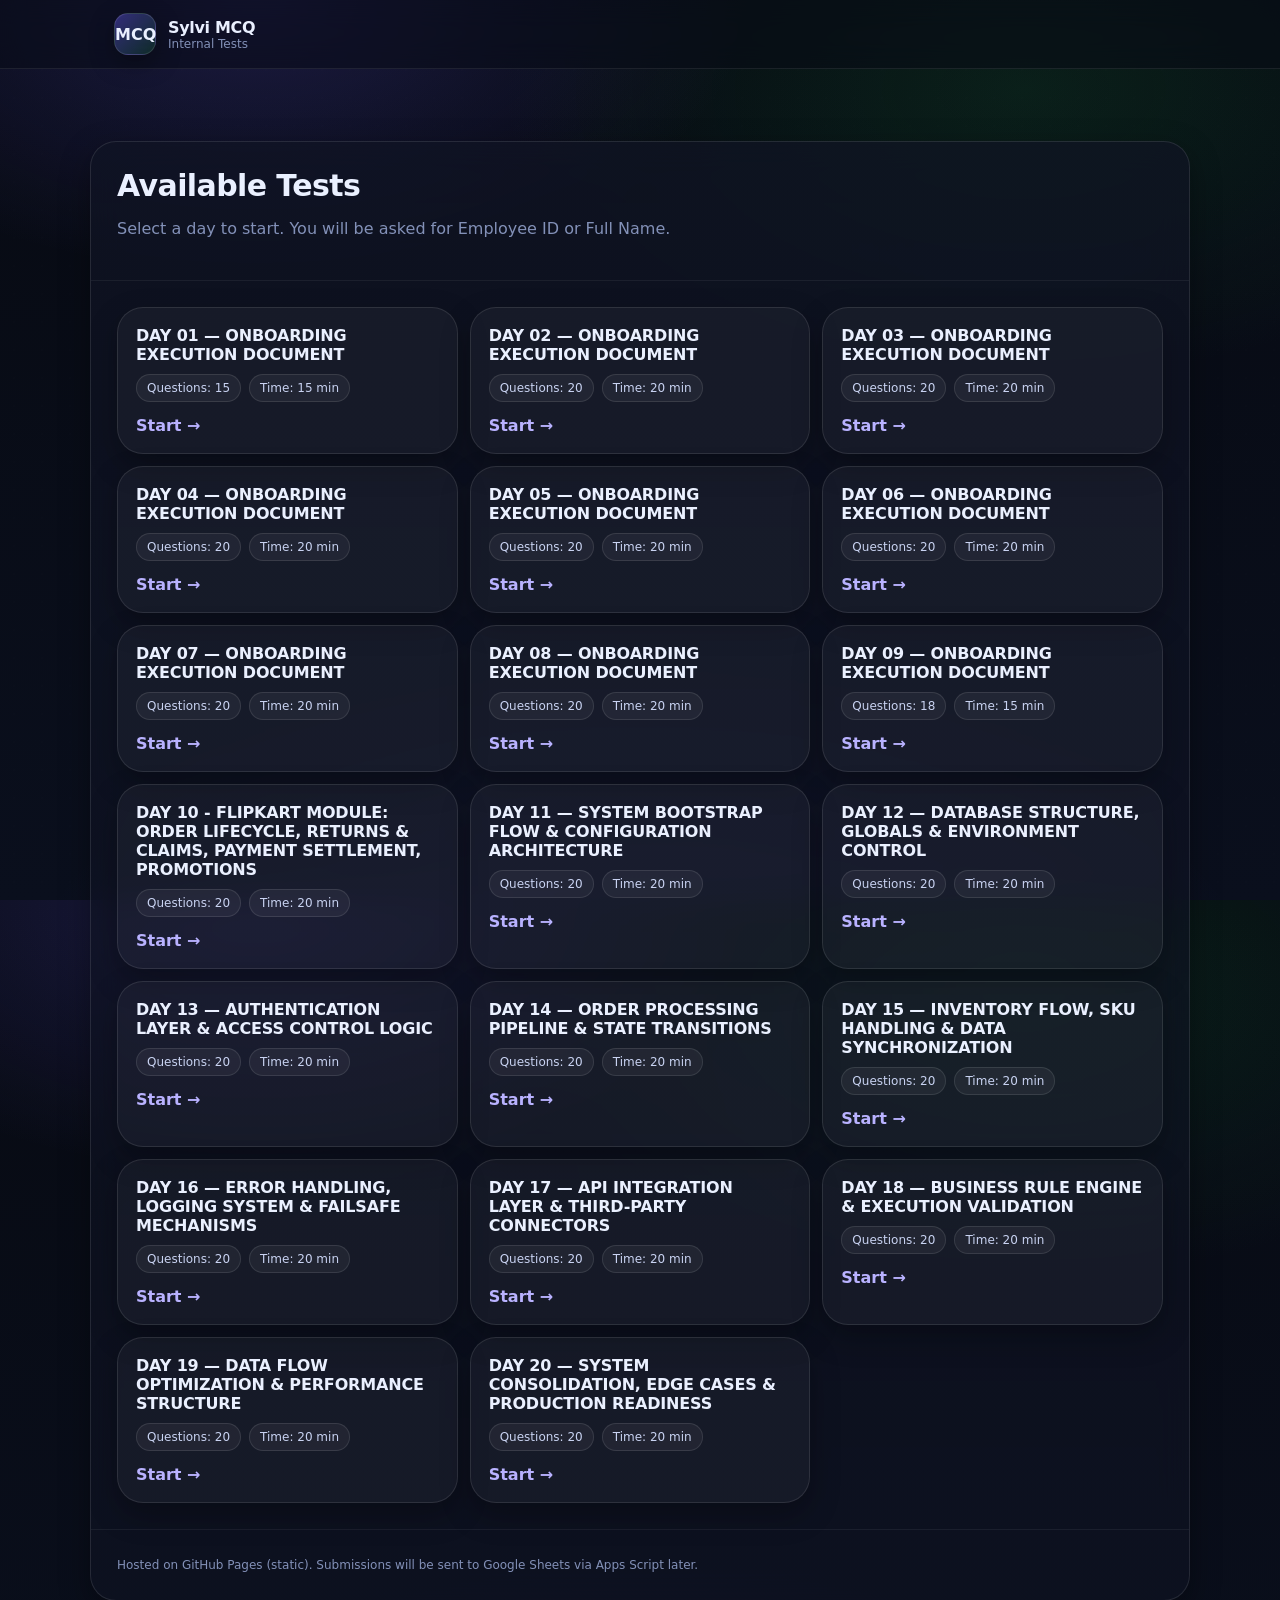
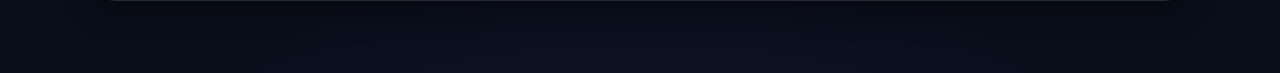
==== index.html @ 8a874e48 "Techincal LBD - Add Day 20 Test" ====
<!doctype html>
<html lang="en">

<head>
  <meta charset="utf-8" />
  <meta name="viewport" content="width=device-width,initial-scale=1" />
  <title>MCQ Tests</title>
  <link rel="stylesheet" href="./assets/app.css" />
</head>

<body>
  <header class="topbar">
    <div class="container topbar__inner">
      <div class="brand">
        <div class="brand__logo">MCQ</div>
        <div class="brand__text">
          <div class="brand__title">Sylvi MCQ</div>
          <div class="brand__sub">Internal Tests</div>
        </div>
      </div>
    </div>
  </header>

  <main class="container section">
    <div class="card">
      <div class="card__header">
        <h1 class="h2">Available Tests</h1>
        <p class="muted">Select a day to start. You will be asked for Employee ID or Full Name.</p>
      </div>

      <div id="testsGrid" class="grid"></div>

      <div class="card__footer">
        <p class="tiny muted">Hosted on GitHub Pages (static). Submissions will be sent to Google Sheets via Apps Script
          later.</p>
      </div>
    </div>
  </main>

  <script>
    (async function () {
      const res = await fetch("./data/tests.json", { cache: "no-store" });
      const tests = await res.json();

      const grid = document.getElementById("testsGrid");
      grid.innerHTML = "";

      tests.forEach(t => {
        const el = document.createElement("a");
        el.className = "testCard";
        el.href = `./pages/test.html?testId=${encodeURIComponent(t.testId)}`;
        el.innerHTML = `
          <div class="testCard__title">${escapeHtml(t.title)}</div>
          <div class="testCard__meta">
            <span class="chip">Questions: ${t.questionCount}</span>
            <span class="chip">Time: ${Math.round(t.durationSeconds / 60)} min</span>
          </div>
          <div class="testCard__cta">Start →</div>
        `;
        grid.appendChild(el);
      });

      function escapeHtml(s) {
        return String(s).replace(/[&<>"']/g, m => ({
          "&": "&amp;", "<": "&lt;", ">": "&gt;", '"': "&quot;", "'": "&#039;"
        }[m]));
      }
    })();
  </script>
</body>

</html>
---- assets/app.css ----
:root {
  /* Brand + Accent */
  --primary-500: #168037;
  /* Sylvi green */
  --primary-400: #2AA34F;
  --primary-100: #D9F2E1;

  /* Screenshot vibe accent (subtle) */
  --accent-500: #6D5BFF;
  /* blue/purple */
  --accent-400: #7C6CFF;

  /* Dark system */
  --bg-950: #070A12;
  --bg-900: #0A0F1D;
  --panel-900: rgba(16, 20, 36, 0.72);
  --panel-800: rgba(16, 20, 36, 0.58);

  --text-100: #EAF0FF;
  --text-200: #C9D3F2;
  --text-300: #A5B1D8;
  --muted: #8391B8;

  --border: rgba(255, 255, 255, 0.10);
  --border-strong: rgba(255, 255, 255, 0.16);

  --radius-sm: 10px;
  --radius-md: 14px;
  --radius-lg: 18px;
  --radius-xl: 26px;

  --shadow-1: 0 10px 30px rgba(0, 0, 0, 0.35);
  --shadow-2: 0 18px 60px rgba(0, 0, 0, 0.45);

  --ring: 0 0 0 3px rgba(109, 91, 255, 0.22);
}

* {
  box-sizing: border-box;
}

html,
body {
  height: 100%;
}

body {
  margin: 0;
  font-family: ui-sans-serif, system-ui, -apple-system, Segoe UI, Roboto, Arial, sans-serif;
  color: var(--text-100);
  background:
    radial-gradient(900px 500px at 20% 0%, rgba(109, 91, 255, 0.20), transparent 55%),
    radial-gradient(900px 500px at 80% 10%, rgba(22, 128, 55, 0.18), transparent 58%),
    radial-gradient(1100px 700px at 50% 120%, rgba(109, 91, 255, 0.10), transparent 60%),
    linear-gradient(180deg, var(--bg-950), var(--bg-900));
  overflow-x: hidden;
}

/* dotted grid overlay like screenshots */
body::before {
  content: "";
  position: fixed;
  inset: 0;
  background-image: radial-gradient(rgba(255, 255, 255, 0.10) 1px, transparent 1px);
  background-size: 28px 28px;
  opacity: 0.18;
  pointer-events: none;
  mix-blend-mode: overlay;
}

a {
  color: inherit;
  text-decoration: none;
}

.container {
  max-width: 1100px;
  margin: 0 auto;
  padding: 0 16px;
}

.section {
  padding: 28px 0;
}

@media(min-width:768px) {
  .container {
    padding: 0 24px;
  }

  .section {
    padding: 72px 0;
  }
}

/* Topbar */
.topbar {
  position: sticky;
  top: 0;
  z-index: 10;
  background: rgba(9, 12, 22, 0.55);
  backdrop-filter: blur(14px);
  border-bottom: 1px solid rgba(255, 255, 255, 0.08);
}

.topbar__inner {
  height: 68px;
  display: flex;
  align-items: center;
  justify-content: space-between;
  gap: 16px;
}

.brand {
  display: flex;
  align-items: center;
  gap: 12px;
}

.brand__logo {
  width: 42px;
  height: 42px;
  border-radius: 14px;
  display: grid;
  place-items: center;
  background: linear-gradient(135deg, rgba(109, 91, 255, 0.40), rgba(22, 128, 55, 0.25));
  border: 1px solid rgba(255, 255, 255, 0.12);
  box-shadow: 0 8px 24px rgba(0, 0, 0, 0.35);
  color: var(--text-100);
  font-weight: 900;
}

.brand__title {
  font-weight: 900;
  letter-spacing: -0.02em;
}

.brand__sub {
  font-size: 12px;
  color: var(--muted);
}

/* Typography */
.h2 {
  font-size: 30px;
  margin: 0 0 10px;
  letter-spacing: -0.02em;
}

.h3 {
  font-size: 18px;
  font-weight: 800;
  letter-spacing: -0.01em;
}

.muted {
  color: var(--muted);
}

.tiny {
  font-size: 12px;
}

.link {
  display: inline-grid;
  place-items: center;
}

/* Card / glass panel */
.card {
  background: linear-gradient(180deg, var(--panel-900), var(--panel-800));
  border: 1px solid var(--border);
  border-radius: var(--radius-xl);
  box-shadow: var(--shadow-1);
  backdrop-filter: blur(16px);
}

.card__header {
  padding: 26px;
  border-bottom: 1px solid rgba(255, 255, 255, 0.06);
}

.card__footer {
  padding: 16px 26px;
  border-top: 1px solid rgba(255, 255, 255, 0.06);
}

.max480 {
  max-width: 480px;
  margin: 0 auto;
}

.max640 {
  max-width: 640px;
  margin: 0 auto;
}

.max720 {
  max-width: 720px;
  margin: 0 auto;
}

.stack {
  padding: 26px;
  display: flex;
  flex-direction: column;
  gap: 16px;
}

/* Layout helpers */
.row {
  display: flex;
  align-items: center;
}

.wrap {
  flex-wrap: wrap;
}

.gap8 {
  gap: 8px;
}

.right {
  justify-content: flex-end;
}

.spaceBetween {
  justify-content: space-between;
}

/* Inputs */
.field {
  display: flex;
  flex-direction: column;
  gap: 8px;
}

.label {
  font-size: 13px;
  color: var(--text-200);
  font-weight: 700;
}

.input {
  height: 48px;
  padding: 0 14px;
  border-radius: var(--radius-md);
  border: 1px solid rgba(255, 255, 255, 0.10);
  background: rgba(10, 12, 22, 0.55);
  color: var(--text-100);
  outline: none;
  font-size: 15px;
}

.input::placeholder {
  color: rgba(201, 211, 242, 0.45);
}

.input:focus {
  border-color: rgba(109, 91, 255, 0.45);
  box-shadow: var(--ring);
}

.help {
  font-size: 12px;
  color: var(--muted);
  min-height: 16px;
}

.help.error {
  color: #FF7A7A;
}

/* Buttons */
.btn {
  height: 48px;
  padding: 0 24px;
  border-radius: var(--radius-md);
  border: 1px solid transparent;
  cursor: pointer;
  font-weight: 900;
  letter-spacing: -0.01em;
  display: inline-flex;
  align-items: center;
  justify-content: center;
  gap: 10px;
  transition: transform .15s ease, box-shadow .15s ease, filter .15s ease, border-color .15s ease;
}

.btn:active {
  transform: translateY(1px);
}

.btn--primary {
  color: white;
  background: linear-gradient(180deg, rgba(109, 91, 255, 0.95), rgba(109, 91, 255, 0.72));
  border-color: rgba(255, 255, 255, 0.14);
  box-shadow: 0 16px 40px rgba(109, 91, 255, 0.24);
}

.btn--primary:hover {
  filter: brightness(1.05);
}

.btn--secondary {
  background: rgba(255, 255, 255, 0.06);
  color: var(--text-100);
  border-color: rgba(255, 255, 255, 0.10);
}

.btn--secondary:hover {
  border-color: rgba(255, 255, 255, 0.16);
}

.btn--ghost {
  background: transparent;
  color: var(--text-200);
  border-color: rgba(255, 255, 255, 0.10);
}

.btn--ghost:hover {
  border-color: rgba(255, 255, 255, 0.16);
}

.btn:disabled {
  opacity: 0.50;
  cursor: not-allowed;
}

.w100 {
  width: 100%;
}

/* Chips / Pills */
.chip {
  display: inline-flex;
  align-items: center;
  gap: 6px;
  border: 1px solid rgba(255, 255, 255, 0.10);
  background: rgba(255, 255, 255, 0.05);
  border-radius: 999px;
  padding: 6px 10px;
  font-size: 12px;
  color: var(--text-200);
}

.pill {
  border: 1px solid rgba(255, 255, 255, 0.10);
  background: rgba(255, 255, 255, 0.06);
  border-radius: 999px;
  padding: 9px 12px;
  font-weight: 900;
  font-size: 13px;
  color: var(--text-100);
}

.pill.warn {
  border-color: rgba(245, 158, 11, 0.45);
  background: rgba(245, 158, 11, 0.12);
  color: #FFD89C;
}

.pill.crit {
  border-color: rgba(220, 38, 38, 0.45);
  background: rgba(220, 38, 38, 0.12);
  color: #FFB1B1;
}

/* Index grid cards */
.grid {
  display: grid;
  gap: 12px;
  padding: 26px;
  grid-template-columns: repeat(1, minmax(0, 1fr));
}

@media(min-width:768px) {
  .grid {
    grid-template-columns: repeat(2, minmax(0, 1fr));
  }
}

@media(min-width:1024px) {
  .grid {
    grid-template-columns: repeat(3, minmax(0, 1fr));
  }
}

.testCard {
  display: block;
  padding: 18px;
  border: 1px solid rgba(255, 255, 255, 0.10);
  border-radius: var(--radius-xl);
  background: rgba(255, 255, 255, 0.04);
  box-shadow: 0 12px 30px rgba(0, 0, 0, 0.28);
  transition: transform .15s ease, border-color .15s ease, box-shadow .15s ease;
}

.testCard:hover {
  transform: translateY(-2px);
  border-color: rgba(255, 255, 255, 0.16);
  box-shadow: 0 22px 50px rgba(0, 0, 0, 0.40);
}

.testCard__title {
  font-weight: 900;
  margin-bottom: 10px;
  letter-spacing: -0.01em;
}

.testCard__meta {
  display: flex;
  gap: 8px;
  flex-wrap: wrap;
}

.testCard__cta {
  margin-top: 14px;
  font-weight: 900;
  color: #B9B2FF;
}

/* Test layout */
.layout {
  display: grid;
  grid-template-columns: 1fr;
  gap: 16px;
}

@media(min-width:1024px) {
  .layout {
    grid-template-columns: 280px 1fr;
    align-items: start;
  }
}

.sidebar {
  display: none;
}

@media(min-width:1024px) {
  .sidebar {
    display: block;
    position: sticky;
    top: 92px;
  }
}

.main {
  display: flex;
  flex-direction: column;
  gap: 16px;
}

/* Option cards (big glass buttons) */
.option {
  border: 1px solid rgba(255, 255, 255, 0.10);
  border-radius: var(--radius-lg);
  padding: 16px;
  display: flex;
  align-items: flex-start;
  justify-content: space-between;
  gap: 12px;
  background: rgba(255, 255, 255, 0.04);
  cursor: pointer;
  transition: transform .15s ease, border-color .15s ease, box-shadow .15s ease, background .15s ease;
}

.option:hover {
  border-color: rgba(255, 255, 255, 0.16);
  box-shadow: 0 18px 40px rgba(0, 0, 0, 0.35);
  transform: translateY(-1px);
}

.option.selected {
  border-color: rgba(109, 91, 255, 0.55);
  background: rgba(109, 91, 255, 0.14);
  box-shadow: 0 18px 60px rgba(109, 91, 255, 0.14);
}

.optLeft {
  display: flex;
  gap: 12px;
  align-items: flex-start;
}

.optKey {
  min-width: 36px;
  height: 28px;
  border-radius: 999px;
  display: grid;
  place-items: center;
  background: rgba(255, 255, 255, 0.06);
  border: 1px solid rgba(255, 255, 255, 0.10);
  font-weight: 900;
  font-size: 12px;
  color: var(--text-100);
}

.option.selected .optKey {
  background: rgba(109, 91, 255, 0.35);
  border-color: rgba(109, 91, 255, 0.40);
}

.optText {
  line-height: 1.45;
  color: var(--text-100);
}

.optRight {
  font-weight: 900;
  opacity: .70;
  color: var(--text-100);
}

/* Progress bar */
.progressWrap {
  min-width: 220px;
}

.progressBar {
  height: 10px;
  background: rgba(255, 255, 255, 0.06);
  border: 1px solid rgba(255, 255, 255, 0.10);
  border-radius: 999px;
  overflow: hidden;
}

.progressFill {
  height: 100%;
  width: 0%;
  background: linear-gradient(90deg, rgba(109, 91, 255, 0.95), rgba(109, 91, 255, 0.55));
}

/* Chips navigator */
.chipsGrid {
  padding: 16px 26px 26px;
  display: grid;
  grid-template-columns: repeat(5, 1fr);
  gap: 10px;
}

.chipsRow {
  display: flex;
  gap: 10px;
  overflow: auto;
  padding: 12px 16px 16px;
}

.chipBtn {
  height: 36px;
  min-width: 36px;
  padding: 0 10px;
  border-radius: 999px;
  border: 1px solid rgba(255, 255, 255, 0.10);
  background: rgba(255, 255, 255, 0.04);
  cursor: pointer;
  font-weight: 900;
  font-size: 12px;
  color: var(--text-100);
  transition: border-color .15s ease, background .15s ease, box-shadow .15s ease;
}

.chipBtn:hover {
  border-color: rgba(255, 255, 255, 0.16);
}

.chipBtn.answered {
  background: rgba(22, 128, 55, 0.14);
  border-color: rgba(22, 128, 55, 0.30);
}

.chipBtn.current {
  border-color: rgba(109, 91, 255, 0.55);
  box-shadow: var(--ring);
}

.chipBtn.marked {
  position: relative;
}

.chipBtn.marked::after {
  content: "";
  position: absolute;
  top: 6px;
  right: 6px;
  width: 7px;
  height: 7px;
  border-radius: 50%;
  background: #F59E0B;
  box-shadow: 0 0 0 3px rgba(245, 158, 11, 0.18);
}

/* Mobile chips container */
.mobileChips {
  display: block;
}

@media(min-width:1024px) {
  .mobileChips {
    display: none;
  }
}

/* Lists / notice */
.list {
  margin: 0;
  padding-left: 18px;
  color: var(--text-200);
}

.notice {
  padding: 12px 14px;
  border-radius: var(--radius-md);
  border: 1px solid rgba(255, 255, 255, 0.10);
  background: rgba(255, 255, 255, 0.04);
}

/* Screens */
.screen.hidden {
  display: none;
}

/* Modal */
.modal {
  position: fixed;
  inset: 0;
  display: grid;
  place-items: center;
  z-index: 50;
}

.modal.hidden {
  display: none;
}

.modal__backdrop {
  position: absolute;
  inset: 0;
  background: rgba(0, 0, 0, 0.55);
  backdrop-filter: blur(2px);
}

.modal__panel {
  position: relative;
  width: min(520px, calc(100% - 32px));
  background: linear-gradient(180deg, rgba(18, 22, 40, 0.90), rgba(18, 22, 40, 0.70));
  border-radius: var(--radius-xl);
  border: 1px solid rgba(255, 255, 255, 0.12);
  padding: 20px;
  box-shadow: var(--shadow-2);
  backdrop-filter: blur(16px);
}

/* ================================
   Motion Layer (subtle, premium)
   - card entrance
   - option selection glow
   - timer pulse when critical
   ================================ */

/* Respect reduced motion */
@media (prefers-reduced-motion: reduce) {
  * {
    animation: none !important;
    transition: none !important;
  }
}

/* --- 1) Subtle entrance animation for cards --- */
/* Applies when a screen becomes visible (not .hidden) */
.screen {
  animation: none;
}

.screen:not(.hidden) .card {
  animation: cardIn 420ms cubic-bezier(.2, .8, .2, 1) both;
}

@keyframes cardIn {
  0% {
    opacity: 0;
    transform: translateY(10px) scale(0.99);
    filter: blur(2px);
  }

  100% {
    opacity: 1;
    transform: translateY(0) scale(1);
    filter: blur(0);
  }
}

/* Stagger for stacks inside cards */
.screen:not(.hidden) .card .stack>* {
  opacity: 0;
  transform: translateY(8px);
  animation: itemIn 360ms cubic-bezier(.2, .8, .2, 1) both;
}

.screen:not(.hidden) .card .stack>*:nth-child(1) {
  animation-delay: 80ms;
}

.screen:not(.hidden) .card .stack>*:nth-child(2) {
  animation-delay: 120ms;
}

.screen:not(.hidden) .card .stack>*:nth-child(3) {
  animation-delay: 160ms;
}

.screen:not(.hidden) .card .stack>*:nth-child(4) {
  animation-delay: 200ms;
}

.screen:not(.hidden) .card .stack>*:nth-child(5) {
  animation-delay: 240ms;
}

.screen:not(.hidden) .card .stack>*:nth-child(6) {
  animation-delay: 280ms;
}

.screen:not(.hidden) .card .stack>*:nth-child(7) {
  animation-delay: 320ms;
}

@keyframes itemIn {
  to {
    opacity: 1;
    transform: translateY(0);
  }
}

/* Prevent re-animating constantly on tiny UI updates
   (only animate large screens/cards; options animate separately) */
#optionsWrap .option {
  animation: none !important;
}

/* FIX: options were stuck invisible because stagger set opacity:0 */
#optionsWrap .option {
  opacity: 1 !important;
  transform: none !important;
}

#optionsWrap .optText {
  opacity: 1 !important;
}

#navChips .chipBtn,
#navChipsMobile .chipBtn,
#revChips .chipBtn {
  animation: none !important;
}

/* --- 2) Option selection glow animation --- */
/* Instant base transition already exists; this adds "pop + glow" on select */
.option.selected {
  position: relative;
  animation: optionSelect 220ms cubic-bezier(.2, .9, .2, 1) both;
}

@keyframes optionSelect {
  0% {
    transform: translateY(0) scale(1);
  }

  50% {
    transform: translateY(-1px) scale(1.01);
  }

  100% {
    transform: translateY(0) scale(1);
  }
}

/* Glow ring using pseudo element */
.option.selected::after {
  content: "";
  position: absolute;
  inset: -2px;
  border-radius: inherit;
  pointer-events: none;
  background: radial-gradient(600px 120px at 20% 0%, rgba(109, 91, 255, 0.38), transparent 60%),
    radial-gradient(600px 120px at 80% 100%, rgba(22, 128, 55, 0.20), transparent 60%);
  opacity: 0;
  animation: glowOn 260ms ease-out forwards;
}

@keyframes glowOn {
  0% {
    opacity: 0;
    filter: blur(6px);
  }

  100% {
    opacity: 1;
    filter: blur(10px);
  }
}

/* Subtle shimmer on selected key pill */
.option.selected .optKey {
  animation: keyPulse 360ms ease-out both;
}

@keyframes keyPulse {
  0% {
    transform: scale(1);
  }

  50% {
    transform: scale(1.06);
  }

  100% {
    transform: scale(1);
  }
}

/* --- 3) Timer pulse when critical --- */
/* Your JS already toggles .pill.crit, so this just works */
.pill.crit {
  animation: timerPulse 900ms ease-in-out infinite;
}

@keyframes timerPulse {
  0% {
    box-shadow: 0 0 0 0 rgba(220, 38, 38, 0.35);
    transform: translateY(0);
  }

  50% {
    box-shadow: 0 0 0 8px rgba(220, 38, 38, 0.00);
    transform: translateY(-0.5px);
  }

  100% {
    box-shadow: 0 0 0 0 rgba(220, 38, 38, 0.00);
    transform: translateY(0);
  }
}

/* Optional: slight warn pulse (more subtle than critical) */
.pill.warn {
  animation: timerWarn 1400ms ease-in-out infinite;
}

@keyframes timerWarn {

  0%,
  100% {
    box-shadow: 0 0 0 0 rgba(245, 158, 11, 0.22);
  }

  50% {
    box-shadow: 0 0 0 6px rgba(245, 158, 11, 0.00);
  }
}

/* Modal entrance */
.modal:not(.hidden) .modal__panel {
  animation: modalIn 240ms cubic-bezier(.2, .9, .2, 1) both;
}

@keyframes modalIn {
  from {
    opacity: 0;
    transform: translateY(10px) scale(0.99);
  }

  to {
    opacity: 1;
    transform: translateY(0) scale(1);
  }
}
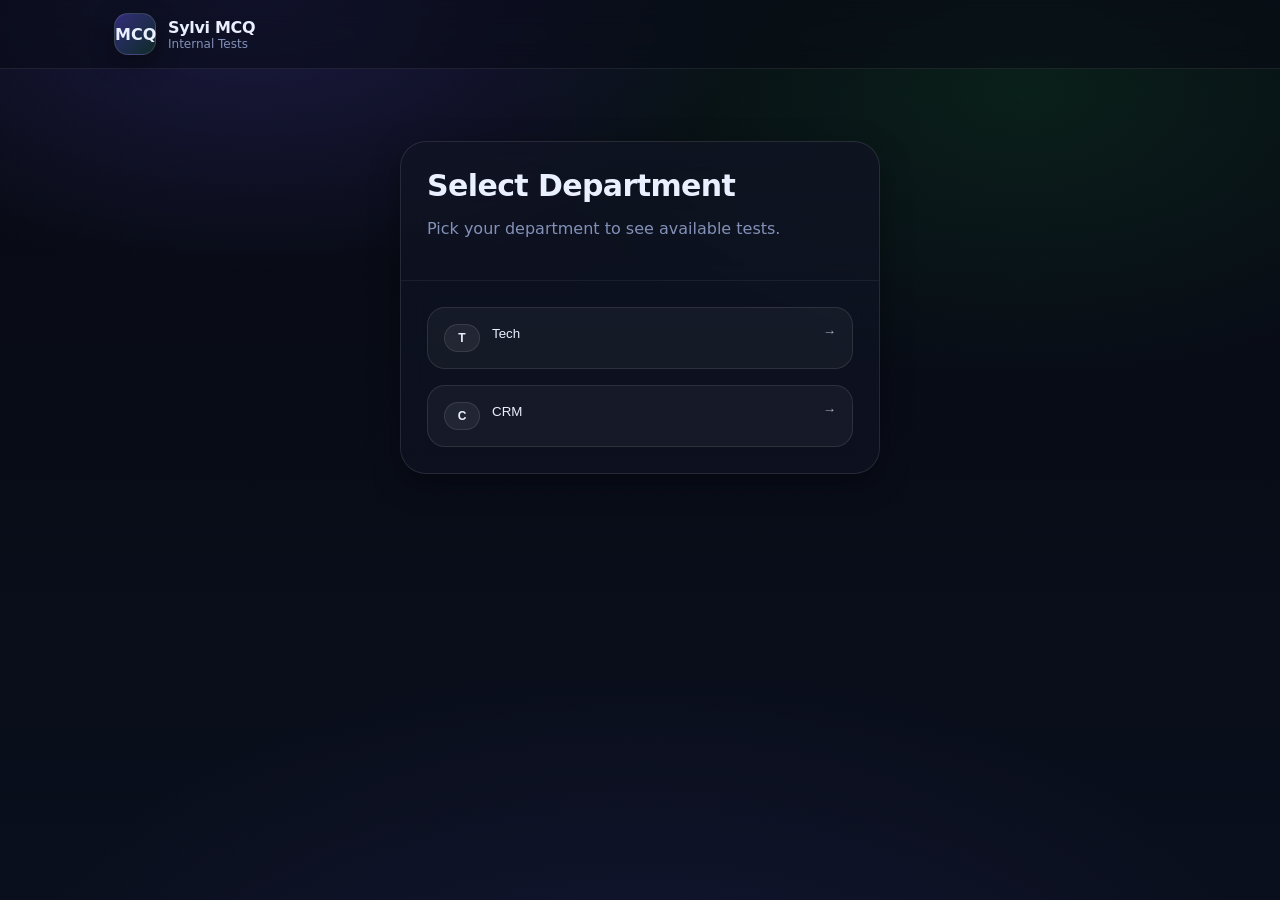
==== commit 8635a83d: "Add DAY 20 onboarding execution document and update tests structure - Created a new JSON file for DA" ====
--- a/index.html
+++ b/index.html
@@ -22,43 +22,111 @@
   </header>
 
   <main class="container section">
-    <div class="card">
+    <!-- Screen 1: Department picker -->
+    <div id="screenDept" class="card max480">
+      <div class="card__header">
+        <h1 class="h2">Select Department</h1>
+        <p class="muted">Pick your department to see available tests.</p>
+      </div>
+      <div id="deptList" class="stack"></div>
+    </div>
+
+    <!-- Screen 2: Tests grid (hidden until dept is picked) -->
+    <div id="screenTests" class="card hidden">
       <div class="card__header">
         <h1 class="h2">Available Tests</h1>
-        <p class="muted">Select a day to start. You will be asked for Employee ID or Full Name.</p>
+        <p class="muted" id="testsSubtitle">-</p>
       </div>
 
       <div id="testsGrid" class="grid"></div>
 
-      <div class="card__footer">
-        <p class="tiny muted">Hosted on GitHub Pages (static). Submissions will be sent to Google Sheets via Apps Script
-          later.</p>
+      <div class="card__footer row spaceBetween">
+        <button class="btn btn--secondary" id="btnChangeDept">Change Department</button>
+        <p class="tiny muted">Submissions sent to Google Sheets via Apps Script.</p>
       </div>
     </div>
   </main>
 
   <script>
     (async function () {
-      const res = await fetch("./data/tests.json", { cache: "no-store" });
-      const tests = await res.json();
+      const deptsRes = await fetch("./data/departments.json", { cache: "no-store" });
+      const departments = await deptsRes.json();
 
+      const screenDept = document.getElementById("screenDept");
+      const screenTests = document.getElementById("screenTests");
+      const deptList = document.getElementById("deptList");
       const grid = document.getElementById("testsGrid");
-      grid.innerHTML = "";
+      const testsSubtitle = document.getElementById("testsSubtitle");
+      const btnChangeDept = document.getElementById("btnChangeDept");
 
-      tests.forEach(t => {
-        const el = document.createElement("a");
-        el.className = "testCard";
-        el.href = `./pages/test.html?testId=${encodeURIComponent(t.testId)}`;
-        el.innerHTML = `
-          <div class="testCard__title">${escapeHtml(t.title)}</div>
-          <div class="testCard__meta">
-            <span class="chip">Questions: ${t.questionCount}</span>
-            <span class="chip">Time: ${Math.round(t.durationSeconds / 60)} min</span>
+      let activeDept = null;
+
+      // Render department options as big clickable cards
+      departments.forEach(d => {
+        const btn = document.createElement("button");
+        btn.className = "option";
+        btn.innerHTML = `
+          <div class="optLeft">
+            <div class="optKey">${escapeHtml(d.label.charAt(0))}</div>
+            <div class="optText">${escapeHtml(d.label)}</div>
           </div>
-          <div class="testCard__cta">Start →</div>
+          <div class="optRight">→</div>
         `;
-        grid.appendChild(el);
+        btn.addEventListener("click", () => selectDept(d.id));
+        deptList.appendChild(btn);
       });
+
+      async function selectDept(deptId) {
+        activeDept = deptId;
+        localStorage.setItem("mcq:dept", deptId);
+        history.replaceState(null, "", `?dept=${deptId}`);
+
+        const dept = departments.find(d => d.id === deptId);
+        testsSubtitle.textContent = `${dept.label} Department`;
+
+        screenDept.classList.add("hidden");
+        screenTests.classList.remove("hidden");
+
+        grid.innerHTML = '<div class="muted" style="padding:26px;text-align:center;">Loading...</div>';
+        let tests = [];
+        try {
+          const res = await fetch(`./data/${deptId}/tests.json`, { cache: "no-store" });
+          tests = await res.json();
+        } catch {}
+
+        grid.innerHTML = "";
+        if (tests.length === 0) {
+          grid.innerHTML = '<div class="muted" style="padding:26px;text-align:center;">No tests available for this department yet.</div>';
+          return;
+        }
+        tests.forEach(t => {
+          const el = document.createElement("a");
+          el.className = "testCard";
+          el.href = `./pages/test.html?testId=${encodeURIComponent(t.testId)}&dept=${encodeURIComponent(deptId)}`;
+          el.innerHTML = `
+            <div class="testCard__title">${escapeHtml(t.title)}</div>
+            <div class="testCard__meta">
+              <span class="chip">Questions: ${t.questionCount}</span>
+              <span class="chip">Time: ${Math.round(t.durationSeconds / 60)} min</span>
+            </div>
+            <div class="testCard__cta">Start →</div>
+          `;
+          grid.appendChild(el);
+        });
+      }
+
+      btnChangeDept.addEventListener("click", () => {
+        screenTests.classList.add("hidden");
+        screenDept.classList.remove("hidden");
+        history.replaceState(null, "", location.pathname);
+      });
+
+      // Auto-select if dept is in URL
+      const qs = new URLSearchParams(location.search);
+      const urlDept = qs.get("dept");
+      if (urlDept && departments.find(d => d.id === urlDept)) {
+        await selectDept(urlDept);
+      }
 
       function escapeHtml(s) {
         return String(s).replace(/[&<>"']/g, m => ({
--- a/assets/app.css
+++ b/assets/app.css
@@ -367,6 +367,39 @@
   color: #FFB1B1;
 }
 
+/* Department tabs */
+.deptTabs {
+  display: flex;
+  gap: 8px;
+  padding: 16px 26px 0;
+  flex-wrap: wrap;
+}
+
+.deptTab {
+  height: 40px;
+  padding: 0 20px;
+  border-radius: 999px;
+  border: 1px solid rgba(255, 255, 255, 0.10);
+  background: rgba(255, 255, 255, 0.04);
+  color: var(--text-200);
+  cursor: pointer;
+  font-weight: 900;
+  font-size: 13px;
+  letter-spacing: 0.02em;
+  transition: border-color .15s ease, background .15s ease, color .15s ease;
+}
+
+.deptTab:hover {
+  border-color: rgba(255, 255, 255, 0.16);
+}
+
+.deptTab.active {
+  border-color: rgba(109, 91, 255, 0.55);
+  background: rgba(109, 91, 255, 0.14);
+  color: var(--text-100);
+  box-shadow: var(--ring);
+}
+
 /* Index grid cards */
 .grid {
   display: grid;
@@ -618,7 +651,7 @@
 }
 
 /* Screens */
-.screen.hidden {
+.hidden {
   display: none;
 }
 
